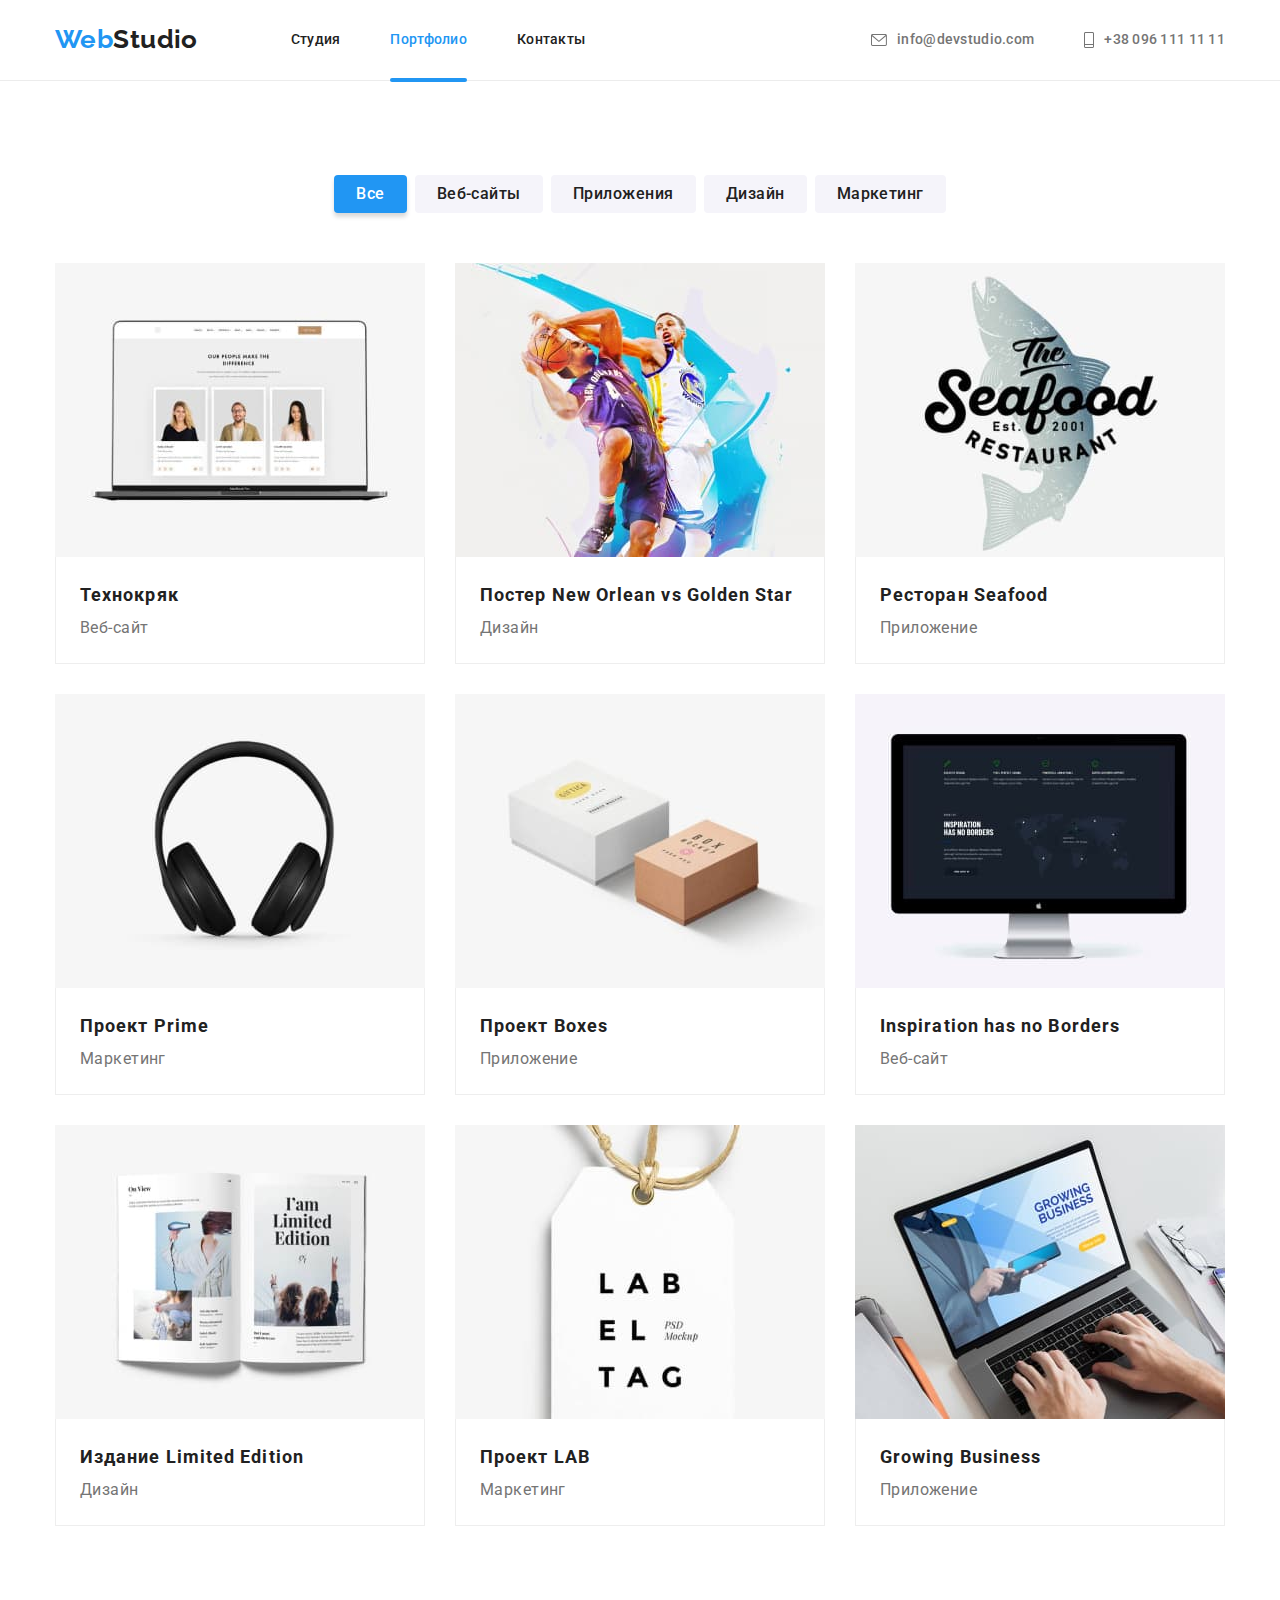
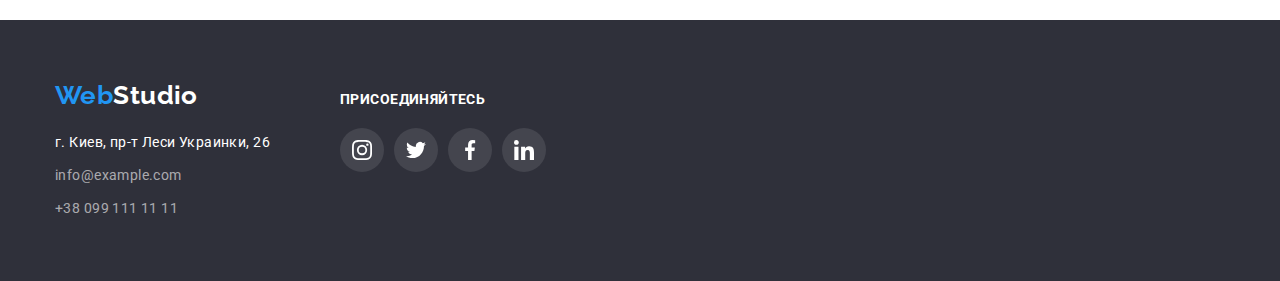
==== portfolio.html @ 30dab102 "Добавляет разметку на модальное окно" ====
<!DOCTYPE html>
<html lang="ru">
  <head>
    <meta charset="UTF-8" />
    <meta http-equiv="X-UA-Compatible" content="IE=edge" />
    <meta name="viewport" content="width=device-width, initial-scale=1.0" />
    <title>WebStudio</title>
    <link
      href="https://fonts.googleapis.com/css2?family=Raleway:wght@700&family=Roboto:wght@400;500;700;900&display=swap"
      rel="stylesheet"
    />
    <link
      rel="stylesheet"
      href="https://cdnjs.cloudflare.com/ajax/libs/modern-normalize/0.6.0/modern-normalize.min.css"
    />
    <link rel="stylesheet" href="./css/styles.css" />
  </head>
  <body>
    <header class="page-header">
      <div class="container main-nav">
        <nav class="menu-nav">
          <a href="./index.html" class="logo-header link"
            ><span class="logo-accent">Web</span>Studio
          </a>
          <ul class="site-nav list">
            <li class="site-nav-item">
              <a href="./index.html" class="link">Студия</a>
            </li>
            <li class="site-nav-item">
              <a href="./portfolio.html" class="link current">Портфолио</a>
            </li>
            <li class="site-nav-item">
              <a href="./index.html" class="link">Контакты</a>
            </li>
          </ul>
        </nav>
        <ul class="site-contact list">
          <li class="site-contact-item">
            <a href="mailto:info@devstudio.com" class="link">
              <svg class="icon icon-envelope">
                <use href="./images/icons.svg#icon-envelope"></use>
              </svg>
              info@devstudio.com
            </a>
          </li>
          <li class="site-contact-item">
            <a href="tel:+380961111111" class="link">
              <svg class="icon icon-phone">
                <use href="./images/icons.svg#icon-phone"></use>
              </svg>
              +38 096 111 11 11</a
            >
          </li>
        </ul>
      </div>
    </header>
    <main>
      <section class="section">
        <div class="container">
          <h1 class="visually-hidden">Портфолио</h1>
          <ul class="list portfolio-buttons">
            <li>
              <button type="button" class="btn btn-portfolio">Все</button>
            </li>
            <li>
              <button type="button" class="btn">Веб-сайты</button>
            </li>
            <li>
              <button type="button" class="btn">Приложения</button>
            </li>
            <li>
              <button type="button" class="btn">Дизайн</button>
            </li>
            <li>
              <button type="button" class="btn">Маркетинг</button>
            </li>
          </ul>
          <ul class="portfolio-list list">
            <li class="portfolio-item">
              <a href="" class="link portfolio-item-link">
                <div class="portfolio-item-thumb">
                  <img src="./images/portfolio-1.jpg" alt="Ноутбук" />
                  <div class="portfolio-item-caption">
                    <p>
                      Технокряк это современная площадка распространения
                      коронавируса. Компании используют эту платформу для
                      цифрового шпионажа и атак на защищённые сервера
                      конкурентов.
                    </p>
                  </div>
                </div>
                <div class="portfolio-card-content">
                  <h2 class="card-heading">Технокряк</h2>
                  <p class="card-text">Веб-сайт</p>
                </div>
              </a>
            </li>

            <li class="portfolio-item">
              <a href="" class="link portfolio-item-link">
                <div class="portfolio-item-thumb">
                  <img
                    src="./images/portfolio-2.jpg"
                    alt="Постер New Orlean vs Golden Star"
                  />
                  <div class="portfolio-item-caption">
                    <p>
                      Технокряк это современная площадка распространения
                      коронавируса. Компании используют эту платформу для
                      цифрового шпионажа и атак на защищённые сервера
                      конкурентов.
                    </p>
                  </div>
                </div>
                <div class="portfolio-card-content">
                  <h2 class="card-heading">
                    Постер <span lang="en">New Orlean vs Golden Star</span>
                  </h2>
                  <p class="card-text">Дизайн</p>
                </div>
              </a>
            </li>
            <li class="portfolio-item">
              <a href="" class="link portfolio-item-link">
                <div class="portfolio-item-thumb">
                  <img
                    src="./images/portfolio-3.jpg"
                    alt="Логотоп ресторана Seafood"
                  />

                  <div class="portfolio-item-caption">
                    <p>
                      Технокряк это современная площадка распространения
                      коронавируса. Компании используют эту платформу для
                      цифрового шпионажа и атак на защищённые сервера
                      конкурентов.
                    </p>
                  </div>
                </div>
                <div class="portfolio-card-content">
                  <h2 class="card-heading">
                    Ресторан <span lang="en">Seafood</span>
                  </h2>
                  <p class="card-text">Приложение</p>
                </div>
              </a>
            </li>
            <li class="portfolio-item">
              <a href="" class="link portfolio-item-link">
                <div class="portfolio-item-thumb">
                  <img src="./images/portfolio-4.jpg" alt="Наушники" />

                  <div class="portfolio-item-caption">
                    <p>
                      Технокряк это современная площадка распространения
                      коронавируса. Компании используют эту платформу для
                      цифрового шпионажа и атак на защищённые сервера
                      конкурентов.
                    </p>
                  </div>
                </div>
                <div class="portfolio-card-content">
                  <h2 class="card-heading">
                    Проект <span lang="en">Prime</span>
                  </h2>
                  <p class="card-text">Маркетинг</p>
                </div>
              </a>
            </li>
            <li class="portfolio-item">
              <a href="" class="link portfolio-item-link">
                <div class="portfolio-item-thumb">
                  <img src="./images/portfolio-5.jpg" alt="Коробки" />

                  <div class="portfolio-item-caption">
                    <p>
                      Технокряк это современная площадка распространения
                      коронавируса. Компании используют эту платформу для
                      цифрового шпионажа и атак на защищённые сервера
                      конкурентов.
                    </p>
                  </div>
                </div>
                <div class="portfolio-card-content">
                  <h2 class="card-heading">
                    Проект <span lang="en">Boxes</span>
                  </h2>
                  <p class="card-text">Приложение</p>
                </div>
              </a>
            </li>
            <li class="portfolio-item">
              <a href="" class="link portfolio-item-link">
                <div class="portfolio-item-thumb">
                  <img src="./images/portfolio-6.jpg" alt="Монитор" />
                  <div class="portfolio-item-caption">
                    <p>
                      Технокряк это современная площадка распространения
                      коронавируса. Компании используют эту платформу для
                      цифрового шпионажа и атак на защищённые сервера
                      конкурентов.
                    </p>
                  </div>
                </div>
                <div class="portfolio-card-content">
                  <h2 class="card-heading">
                    <span lang="en">Inspiration has no Borders</span>
                  </h2>
                  <p class="card-text">Веб-сайт</p>
                </div>
              </a>
            </li>
            <li class="portfolio-item">
              <a href="" class="link portfolio-item-link">
                <div class="portfolio-item-thumb">
                  <img src="./images/portfolio-7.jpg" alt="Книга" />
                  <div class="portfolio-item-caption">
                    <p>
                      Технокряк это современная площадка распространения
                      коронавируса. Компании используют эту платформу для
                      цифрового шпионажа и атак на защищённые сервера
                      конкурентов.
                    </p>
                  </div>
                </div>
                <div class="portfolio-card-content">
                  <h2 class="card-heading">
                    Издание <span lang="en"> Limited Edition</span>
                  </h2>
                  <p class="card-text">Дизайн</p>
                </div>
              </a>
            </li>
            <li class="portfolio-item">
              <a href="" class="link portfolio-item-link">
                <div class="portfolio-item-thumb">
                  <img src="./images/portfolio-8.jpg" alt="Этикетка" />
                  <div class="portfolio-item-caption">
                    <p>
                      Технокряк это современная площадка распространения
                      коронавируса. Компании используют эту платформу для
                      цифрового шпионажа и атак на защищённые сервера
                      конкурентов.
                    </p>
                  </div>
                </div>
                <div class="portfolio-card-content">
                  <h2 class="card-heading">
                    Проект<span lang="en"> LAB</span>
                  </h2>
                  <p class="card-text">Маркетинг</p>
                </div>
              </a>
            </li>
            <li class="portfolio-item">
              <a href="" class="link portfolio-item-link">
                <div class="portfolio-item-thumb">
                  <img src="./images/portfolio-9.jpg" alt="Ноутбук" />
                  <div class="portfolio-item-caption">
                    <p>
                      Технокряк это современная площадка распространения
                      коронавируса. Компании используют эту платформу для
                      цифрового шпионажа и атак на защищённые сервера
                      конкурентов.
                    </p>
                  </div>
                </div>
                <div class="portfolio-card-content">
                  <h2 class="card-heading">
                    <span lang="en">Growing Business</span>
                  </h2>
                  <p class="card-text">Приложение</p>
                </div>
              </a>
            </li>
          </ul>
        </div>
      </section>
    </main>
    <footer class="footer">
      <div class="container page-footer">
        <div class="page-footer-block">
          <a href="./index.html" class="logo-footer link"
            ><span class="logo-accent">Web</span>Studio
          </a>

          <address class="footer-address">
            <ul class="list footer-list">
              <li class="footer-list-item">
                <a
                  href="https://goo.gl/maps/j5LTMicuxcYMiGvK8"
                  target="_blank"
                  rel="noreferrer noopener"
                  class="link address"
                >
                  г. Киев, пр-т Леси Украинки, 26
                </a>
              </li>
              <li class="footer-list-item">
                <a href="mailto:info@example.com" class="link"
                  >info@example.com</a
                >
              </li>
              <li class="footer-list-item">
                <a href="tel:+380991111111" class="link">+38 099 111 11 11</a>
              </li>
            </ul>
          </address>
        </div>
        <div class="page-footer-block">
          <p>Присоединяйтесь</p>
          <ul class="social-links list">
            <li class="social-links-item">
              <a href="" class="social-link link">
                <svg class="icon">
                  <use href="./images/icons.svg#icon-instagram"></use>
                </svg>
              </a>
            </li>
            <li class="social-links-item">
              <a href="" class="social-link link">
                <svg class="icon">
                  <use href="./images/icons.svg#icon-twitter"></use>
                </svg>
              </a>
            </li>
            <li class="social-links-item">
              <a href="" class="social-link link">
                <svg class="icon">
                  <use href="./images/icons.svg#icon-facebook"></use>
                </svg>
              </a>
            </li>
            <li class="social-links-item">
              <a href="" class="social-link link">
                <svg class="icon">
                  <use href="./images/icons.svg#icon-linkedin"></use>
                </svg>
              </a>
            </li>
          </ul>
        </div>
      </div>
    </footer>
  </body>
</html>
---- css/styles.css ----
:root {
  --primary-text-color: #757575;
  --title-text-color: #212121;
  --accent-color: #2196f3;
  --primary-background-color: #ffffff;
  --hero-background-color: #2f303a;
  --elements-background-color: #f5f4fa;
  --line-color: #ececec;
  --card-set-gap: 30px;
  --footer-address-color: rgba(255, 255, 255, 0.6);
  --hero-gradient: rgba(47, 48, 58, 0.4);
  --social-links-color: #afb1b8;
  --transition-time-function: cubic-bezier(0.4, 0, 0.2, 1);
  --transition-duration: 250ms;
}

html {
  box-sizing: border-box;
}

*,
*::before,
*::after {
  box-sizing: inherit;
}
p {
  margin: 0;
}
ul {
  margin: 0;
  padding: 0;
}

h1,
h2,
h3,
h4,
h5,
h6 {
  margin-top: 0;
  margin-bottom: 0;
}

.visually-hidden {
  position: absolute;
  width: 1px;
  height: 1px;
  margin: -1px;
  padding: 0;
  overflow: hidden;
  border: 0;
  clip: rect(0 0 0 0);
}

img {
  display: block;
  max-width: 100%;
}
body {
  background-color: var(--primary-background-color);
  color: var(--primary-text-color);
  font-family: Roboto, sans-serif;
  letter-spacing: 0.03em;
  font-size: 14px;
  line-height: 1.14;
}

.container {
  width: 1200px;
  padding-left: 15px;
  padding-right: 15px;
  margin-right: auto;
  margin-left: auto;
}

.link {
  text-decoration: none;
  transition: color var(--transition-duration) var(--transition-time-function);
}

.site-contact-item .icon {
  transition: fill var(--transition-duration) var(--transition-time-function);
}

.list {
  list-style-type: none;
}

.logo-header {
  color: var(--title-text-color);
  font-family: Raleway, sans-serif;
  font-size: 26px;
  font-weight: 700;
  line-height: 1.2;
}
.site-nav .link {
  color: var(--title-text-color);
  font-weight: 500;
  letter-spacing: 0.02em;
}

.section {
  padding-top: 94px;
  padding-bottom: 94px;
}

.current::after {
  content: '';
  display: block;
  width: 100%;
  height: 4px;
  background-color: var(--accent-color);
  border-radius: 2px;
  position: absolute;
  bottom: -1.5px;
}

.site-nav .link:hover,
.site-nav .link:focus,
.site-nav .link.current,
.logo-accent {
  color: var(--accent-color);
}

.site-contact .link {
  color: var(--primary-text-color);
  font-weight: 500;
  letter-spacing: 0.02em;
}

.site-contact .link:hover,
.site-contact .link:focus {
  color: var(--accent-color);
}

.site-contact {
  display: flex;
}

.main-nav {
  display: flex;
  justify-content: space-between;
  align-items: center;
}

.menu-nav {
  display: flex;
  align-items: center;
}

.site-nav {
  display: flex;
  margin-left: 93px;
}

.logo-header.link {
  padding-top: 24px;
  padding-bottom: 25px;
}

.site-nav-item > .link {
  display: block;
  padding: 32px 0;
  position: relative;
}

.site-nav-item:not(:first-child) {
  margin-left: 50px;
}

.site-contact-item > .link {
  display: block;
  padding: 32px 0;
}

.site-contact-item:nth-child(2) {
  margin-left: 50px;
}

.section.hero {
  padding-bottom: 200px;
  padding-top: 200px;
  max-width: 1600px;
  margin-left: auto;
  margin-right: auto;
  color: var(--primary-background-color);
  background-image: linear-gradient(
      to right,
      var(--hero-gradient),
      var(--hero-gradient)
    ),
    url('../images/hero.jpg');

  background-repeat: no-repeat;
  background-position: center;
  background-size: cover;
  text-align: center;
  background-color: var(--hero-background-color);
}

.hero .hero-title {
  max-width: 696px;
  margin: 0 auto;
  margin-bottom: var(--card-set-gap);
  font-weight: 900;
  font-size: 44px;
  line-height: 1.36;
  letter-spacing: 0.06em;
  text-transform: uppercase;
}
.page-header {
  border-bottom: 1px solid var(--line-color);
}
.btn {
  display: inline-block;
  background-color: var(--elements-background-color);
  cursor: pointer;
  color: var(--title-text-color);
  font-family: inherit;
  font-weight: 500;
  font-size: 16px;
  line-height: 1.625;
  text-align: center;
  border: 0;
  letter-spacing: 0.03em;
  border-radius: 4px;
  padding: 6px 22px;
  transition: box-shadow var(--transition-duration)
      var(--transition-time-function),
    color var(--transition-duration) var(--transition-time-function),
    background-color var(--transition-duration) var(--transition-time-function);
}
.btn:hover,
.btn:focus {
  background-color: var(--accent-color);
  color: var(--primary-background-color);
}
.portfolio-buttons .btn:hover,
.portfolio-buttons .btn:focus {
  box-shadow: 0px 3px 1px rgba(0, 0, 0, 0.1), 0px 1px 2px rgba(0, 0, 0, 0.08),
    0px 2px 2px rgba(0, 0, 0, 0.12);
}

.accent-btn {
  padding: 10px 32px;
  background-color: var(--accent-color);
  color: var(--primary-background-color);
  font-weight: 700;
  line-height: 1.875;
  letter-spacing: 0.06em;
  box-shadow: 0px 4px 4px rgba(0, 0, 0, 0.15);
  border-radius: 4px;
  min-width: 200px;
}

.btn-portfolio {
  background-color: var(--accent-color);
  color: var(--primary-background-color);
  box-shadow: 0px 4px 4px rgba(0, 0, 0, 0.15);
}

/* .heading-hidden {
  display: none;
} */

.benefits-list {
  display: flex;
  margin-right: calc(-1 * var(--card-set-gap));
}

.benefits-item {
  flex-basis: calc((100% / 4) - var(--card-set-gap));
  margin-right: var(--card-set-gap);
}

.benefits-item > .benefits-text {
  line-height: 1.714;
}

.section-title {
  color: var(--title-text-color);
  font-weight: 700;
  font-size: 36px;
  line-height: 1.16;
  text-align: center;
}

.team {
  background-color: var(--elements-background-color);
}

.team-list {
  display: flex;
  justify-content: space-between;
  margin-right: calc(-1 * var(--card-set-gap));
}

.team-list-item {
  margin-right: var(--card-set-gap);
  flex-basis: calc((100% / 4) - var(--card-set-gap));
  border-radius: 0px 0px 4px 4px;
  overflow: hidden;
  background-color: var(--primary-background-color);
  box-shadow: 0px 1px 3px rgba(0, 0, 0, 0.12), 0px 1px 1px rgba(0, 0, 0, 0.14),
    0px 2px 1px rgba(0, 0, 0, 0.2);
}

.team-card-content > .team-list-title {
  margin-bottom: 10px;
  color: var(--title-text-color);
  font-weight: 500;
  font-size: 16px;
  line-height: 1.18;
  text-align: center;
}

.team-card-content {
  padding: 30px 32px;
}

.team-card-content > .team-list-description {
  margin-bottom: 16px;
  font-size: 16px;
  line-height: 1.18;
  text-align: center;
}

.footer {
  padding: 60px 0;
  background-color: var(--hero-background-color);
}

.logo-footer {
  color: var(--primary-background-color);
  font-family: Raleway, sans-serif;
  font-size: 26px;
  font-weight: 700;
  line-height: 1.2;
}

.footer-list-item .link {
  color: var(--footer-address-color);
  font-style: normal;
  line-height: 1.71;
}

.footer-address {
  font-style: normal;
}
.footer-list-item > .link.address {
  color: var(--primary-background-color);
}
.footer-list-item .link:hover,
.footer-list-item .link:focus {
  color: var(--accent-color);
}

.portfolio-item .card-heading {
  color: var(--title-text-color);
  font-weight: 700;
  font-size: 18px;
  line-height: 2;
  letter-spacing: 0.06em;
}

.section.section-works {
  padding-top: 0;
}
.section.section-clients {
  padding-top: 101px;
  padding-bottom: 87px;
}

.works-list {
  display: flex;
  margin-right: calc(-1 * var(--card-set-gap));
  justify-content: center;
}
.works-list > .works-item {
  margin-right: var(--card-set-gap);
  flex-basis: calc((100% / 3) - var(--card-set-gap));
  position: relative;
}

.works-image-caption {
  width: 370px;
  height: 70px;
  background: rgba(47, 48, 58, 0.8);
  text-transform: uppercase;
  display: flex;
  align-items: center;
  justify-content: center;
  color: var(--primary-background-color);
  font-weight: 700;
  position: absolute;
  bottom: 0;
}

.benefits-title {
  margin-bottom: 10px;
  color: var(--title-text-color);
  font-weight: 700;
  text-transform: uppercase;
  font-size: 14px;
}
.section-works .section-title,
.team .section-title {
  margin-bottom: 50px;
}

.footer .logo-footer {
  display: block;
  margin-bottom: 20px;
}

.footer-list-item:not(:last-child) {
  display: block;
  margin-bottom: 9px;
}

.portfolio-buttons {
  display: flex;
  margin-bottom: 50px;
  justify-content: center;
}

.portfolio-buttons li:not(:last-child) {
  margin-right: 8px;
}
.portfolio-item .card-text {
  font-size: 16px;
  line-height: 1.875;
}

.portfolio-item-link {
  color: inherit;
  display: block;
  transition: box-shadow var(--transition-duration)
    var(--transition-time-function);
}

.portfolio-list {
  display: flex;
  flex-wrap: wrap;
  margin-right: calc(-1 * var(--card-set-gap));
  margin-bottom: calc(-1 * var(--card-set-gap));
}

.portfolio-item {
  margin-right: var(--card-set-gap);
  margin-bottom: var(--card-set-gap);
  flex-basis: calc((100% / 3) - var(--card-set-gap));
}

.portfolio-item .portfolio-item-link:hover,
.portfolio-item .portfolio-item-link:focus {
  cursor: pointer;
  box-shadow: 0px 1px 1px rgba(0, 0, 0, 0.12), 0px 4px 4px rgba(0, 0, 0, 0.06),
    1px 4px 6px rgba(0, 0, 0, 0.16);
}

.portfolio-card-content {
  padding: 20px 24px;
  border: 1px solid #eeeeee;
  border-top: 0;
}

.site-contact-item .link {
  display: flex;
  align-items: center;
}
.icon-envelope {
  width: 16px;
  height: 12px;
  margin-right: 10px;
  fill: var(--primary-text-color);
}
.icon-phone {
  width: 10px;
  height: 16px;
  margin-right: 10px;
  fill: var(--primary-text-color);
}

.site-contact-item .link:hover .icon-envelope,
.site-contact-item .link:focus .icon-envelope,
.site-contact-item .link:hover .icon-phone,
.site-contact-item .link:focus .icon-phone {
  fill: var(--accent-color);
}

.benefits-item .icon {
  width: 70px;
  height: 70px;
}

.benefits-item .thumb {
  display: flex;
  align-items: center;
  justify-content: center;
  margin-bottom: var(--card-set-gap);
  background-color: var(--elements-background-color);
  border-radius: 4px;
  width: 270px;
  height: 120px;
}

.social-links {
  display: flex;
}

.social-links-item .icon {
  width: 20px;
  height: 20px;
  fill: var(--social-links-color);
  transition: fill var(--transition-duration) var(--transition-time-function);
}
.social-links-item {
  width: 44px;
  height: 44px;
}

.social-links-item .social-link {
  width: 100%;
  height: 100%;
  display: flex;
  align-items: center;
  justify-content: center;
}

.social-links-item:not(:last-child) {
  margin-right: 10px;
}

.social-link {
  cursor: pointer;
  border-radius: 50%;
  transition: background-color var(--transition-duration)
    var(--transition-time-function);
}

.social-link:hover,
.social-link:focus {
  background-color: var(--accent-color);
}

.social-links-item .social-link:hover .icon,
.social-links-item .social-link:focus .icon {
  fill: var(--primary-background-color);
}

.clients-list {
  display: flex;
  margin-right: -30px;
}

.clients-list-item {
  width: 170px;
  height: 92px;
  border: 1px solid var(--social-links-color);
  border-radius: 4px;
}

.client-link .icon {
  height: 60px;
  width: 106px;
  fill: var(--social-links-color);
  transition: fill var(--transition-duration) var(--transition-time-function);
}

.clients-list-item .client-link {
  width: 100%;
  height: 100%;
  display: flex;
  align-items: center;
  justify-content: center;
}
.clients-list-item {
  margin-right: 30px;
  transition: border var(--transition-duration) var(--transition-time-function);
}

.section-clients .section-title {
  margin-bottom: 50px;
}

.clients-list-item:hover,
.clients-list-item:focus {
  border: 1px solid var(--accent-color);
}

.clients-list-item .client-link:hover .icon,
.clients-list-item .client-link:focus .icon {
  fill: var(--accent-color);
}

.page-footer {
  display: flex;
  align-items: baseline;
}
.page-footer-block p {
  font-weight: 700;
  text-transform: uppercase;
  color: var(--primary-background-color);
  margin-bottom: 20px;
}
.page-footer-block:first-child {
  margin-right: 70px;
}

.page-footer-block .social-links {
  margin: 0;
}

.page-footer-block .social-links-item {
  border-radius: 50%;
  background-color: rgba(255, 255, 255, 0.1);
}

.page-footer-block .social-links-item .icon {
  fill: var(--primary-background-color);
}

.backdrop {
  position: fixed;
  top: 0;
  left: 0;
  width: 100%;
  height: 100%;
  background-color: rgba(0, 0, 0, 0.2);
  transition: opacity var(--transition-duration) var(--transition-time-function),
    visibility var(--transition-duration) var(--transition-time-function);
}

.backdrop.is-hidden {
  opacity: 0;
  pointer-events: none;
  visibility: hidden;
}

.modal {
  position: absolute;
  width: 528px;
  height: 581px;
  background: var(--primary-background-color);
  box-shadow: 0px 1px 3px rgba(0, 0, 0, 0.12), 0px 1px 1px rgba(0, 0, 0, 0.14),
    0px 2px 1px rgba(0, 0, 0, 0.2);
  border-radius: 4px;
  top: 50%;
  left: 50%;
  transform: translate(-50%, -50%) scale(1);
  display: flex;
  justify-content: flex-end;
  transition: transform var(--transition-duration)
    var(--transition-time-function);
}

.backdrop.is-hidden .modal {
  transform: translate(-50%, -50%) scale(1.5);
}

.icon-close {
  width: 11px;
  height: 11px;
}

.button-close {
  border-radius: 50%;
  width: 30px;
  height: 30px;
  background: var(--primary-background-color);
  border: 1px solid rgba(0, 0, 0, 0.1);
  margin-right: 8px;
  margin-top: 8px;
  cursor: pointer;
}

.portfolio-item-thumb {
  position: relative;
  overflow: hidden;
}
.portfolio-item-caption {
  position: absolute;
  top: 100%;
  background: rgba(33, 150, 243, 0.9);
  height: 100%;
  transition: transform var(--transition-duration)
    var(--transition-time-function);
}

.portfolio-item-caption p {
  color: var(--primary-background-color);
  font-size: 18px;
  line-height: 1.56;
  padding: 63px 24px;
}

.portfolio-item-link:hover .portfolio-item-caption,
.portfolio-item-link:focus .portfolio-item-caption {
  transform: translateY(-100%);
}
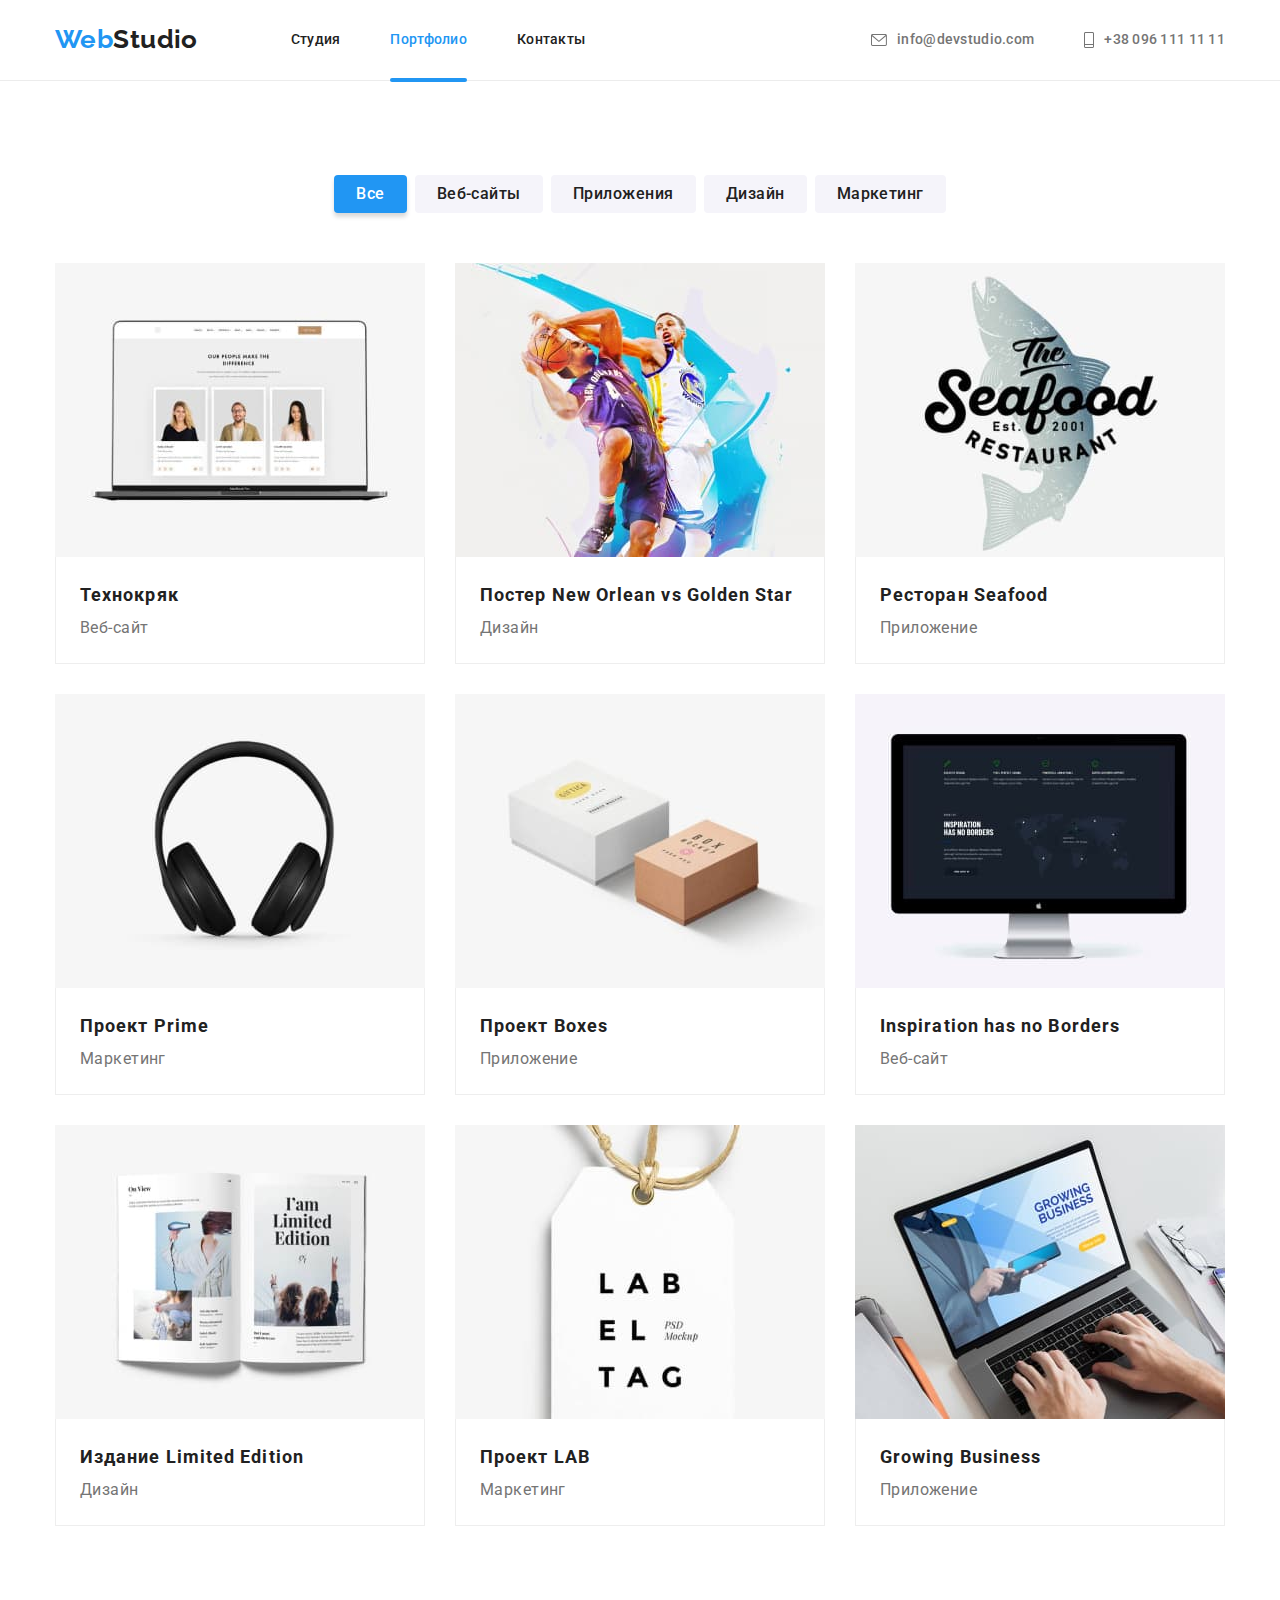
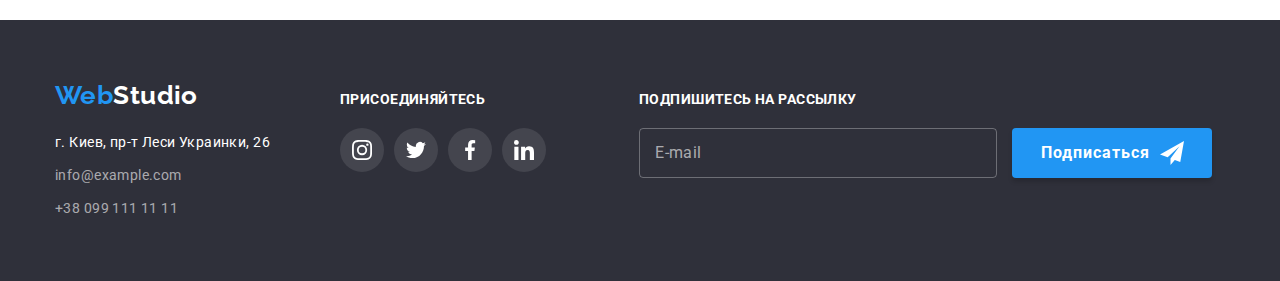
==== commit 0446b736: "Добавляет форму подписки на рассылку в футер" ====
--- a/portfolio.html
+++ b/portfolio.html
@@ -340,6 +340,26 @@
             </li>
           </ul>
         </div>
+        <div class="page-footer-block">
+          <form>
+            <label class="subscribe-label" for="subscribe"
+              >Подпишитесь на рассылку</label
+            >
+            <input
+              type="email"
+              name="email"
+              required
+              id="subscribe"
+              class="subscribe-input"
+              minlength="7"
+              maxlength="30"
+              placeholder="E-mail"
+            />
+            <button type="submit" class="btn accent-btn subscribe-button">
+              Подписаться
+            </button>
+          </form>
+        </div>
       </div>
     </footer>
   </body>
--- a/css/styles.css
+++ b/css/styles.css
@@ -598,7 +598,8 @@
   display: flex;
   align-items: baseline;
 }
-.page-footer-block p {
+.page-footer-block p,
+.subscribe-label {
   font-weight: 700;
   text-transform: uppercase;
   color: var(--primary-background-color);
@@ -606,6 +607,9 @@
 }
 .page-footer-block:first-child {
   margin-right: 70px;
+}
+.page-footer-block:nth-child(2) {
+  margin-right: 93px;
 }
 
 .page-footer-block .social-links {
@@ -641,16 +645,16 @@
 .modal {
   position: absolute;
   width: 528px;
-  height: 581px;
+  min-height: 581px;
   background: var(--primary-background-color);
   box-shadow: 0px 1px 3px rgba(0, 0, 0, 0.12), 0px 1px 1px rgba(0, 0, 0, 0.14),
     0px 2px 1px rgba(0, 0, 0, 0.2);
   border-radius: 4px;
   top: 50%;
   left: 50%;
+  padding: 40px;
   transform: translate(-50%, -50%) scale(1);
-  display: flex;
-  justify-content: flex-end;
+
   transition: transform var(--transition-duration)
     var(--transition-time-function);
 }
@@ -665,6 +669,9 @@
 }
 
 .button-close {
+  position: absolute;
+  top: 0;
+  right: 0;
   border-radius: 50%;
   width: 30px;
   height: 30px;
@@ -699,3 +706,165 @@
 .portfolio-item-link:focus .portfolio-item-caption {
   transform: translateY(-100%);
 }
+
+.callback-title {
+  font-weight: 700;
+  line-height: calc(23 / 20);
+  font-size: 20px;
+  color: var(--title-text-color);
+  letter-spacing: 0.03em;
+  margin-bottom: 12px;
+}
+.callback-label {
+  display: block;
+  font-size: 12px;
+  letter-spacing: 0.01em;
+  line-height: 1.167;
+  margin-bottom: 4px;
+}
+
+.callback-input {
+  height: 40px;
+  width: 100%;
+  border: 1px solid rgba(33, 33, 33, 0.2);
+  border-radius: 4px;
+  padding-left: 42px;
+  padding-right: 20px;
+  outline: none;
+}
+
+.subscribe-input {
+  width: 358px;
+  height: 50px;
+  border: 1px solid rgba(255, 255, 255, 0.3);
+  border-radius: 4px;
+  background-color: transparent;
+  padding: 15px;
+  outline: none;
+}
+
+.subscribe-input::placeholder {
+  font-size: 16px;
+  line-height: 1.25;
+  letter-spacing: 0.03em;
+  color: rgba(255, 255, 255, 0.6);
+}
+
+.subscribe-input:focus {
+  border-color: var(--accent-color);
+  color: white;
+}
+
+.form-field {
+  margin-bottom: 10px;
+}
+
+.callback-comment {
+  padding: 12px 16px;
+  height: 120px;
+  width: 100%;
+  resize: none;
+  outline: none;
+  border: 1px solid rgba(33, 33, 33, 0.2);
+  border-radius: 4px;
+  margin-bottom: 20px;
+}
+
+.callback-comment::placeholder {
+  font-size: 12px;
+  letter-spacing: 0.01em;
+  line-height: 1.167;
+  color: rgba(117, 117, 117, 0.5);
+}
+
+.form-checkbox {
+  margin-bottom: 30px;
+  text-align: center;
+}
+
+.modal-checkbox-label {
+  line-height: 1.71;
+  letter-spacing: 0.03em;
+  display: flex;
+  justify-content: center;
+  align-items: center;
+  margin-bottom: 30px;
+}
+
+.callback-button {
+  display: block;
+  padding: 10px 55px;
+  margin: 0 auto;
+}
+
+.input-wrapper {
+  position: relative;
+  display: block;
+  height: 100%;
+}
+
+.callback-icon {
+  position: absolute;
+  width: 18px;
+  height: 18px;
+  left: 12px;
+  transform: translateY(-50%);
+  top: 50%;
+}
+
+.callback-input:focus + .callback-icon {
+  fill: var(--accent-color);
+}
+
+.callback-input:focus {
+  border-color: var(--accent-color);
+}
+
+.modal-link {
+  color: var(--accent-color);
+  text-decoration-skip-ink: none;
+}
+
+.modal-checkbox-label span {
+  height: 16px;
+  width: 15px;
+  border: 1.8px solid var(--title-text-color);
+  border-radius: 2px;
+  margin-right: 8px;
+  display: flex;
+  align-items: center;
+  justify-content: center;
+  transition: background-color var(--transition-duration)
+    var(--transition-time-function);
+}
+
+.check-icon {
+  height: 8px;
+  width: 11px;
+}
+
+.callback-checkbox:checked + .modal-checkbox-label span {
+  background-color: var(--accent-color);
+  border: none;
+}
+
+.subscribe-label {
+  display: block;
+}
+.subscribe-button {
+  display: inline-flex;
+  align-items: center;
+  justify-content: center;
+  width: 200px;
+  height: 50px;
+  padding: 0;
+  margin-left: 12px;
+}
+
+.subscribe-button::after {
+  content: '';
+  background-image: url(../images/icon-send.svg);
+  width: 24px;
+  height: 24px;
+  margin-left: 10px;
+}
